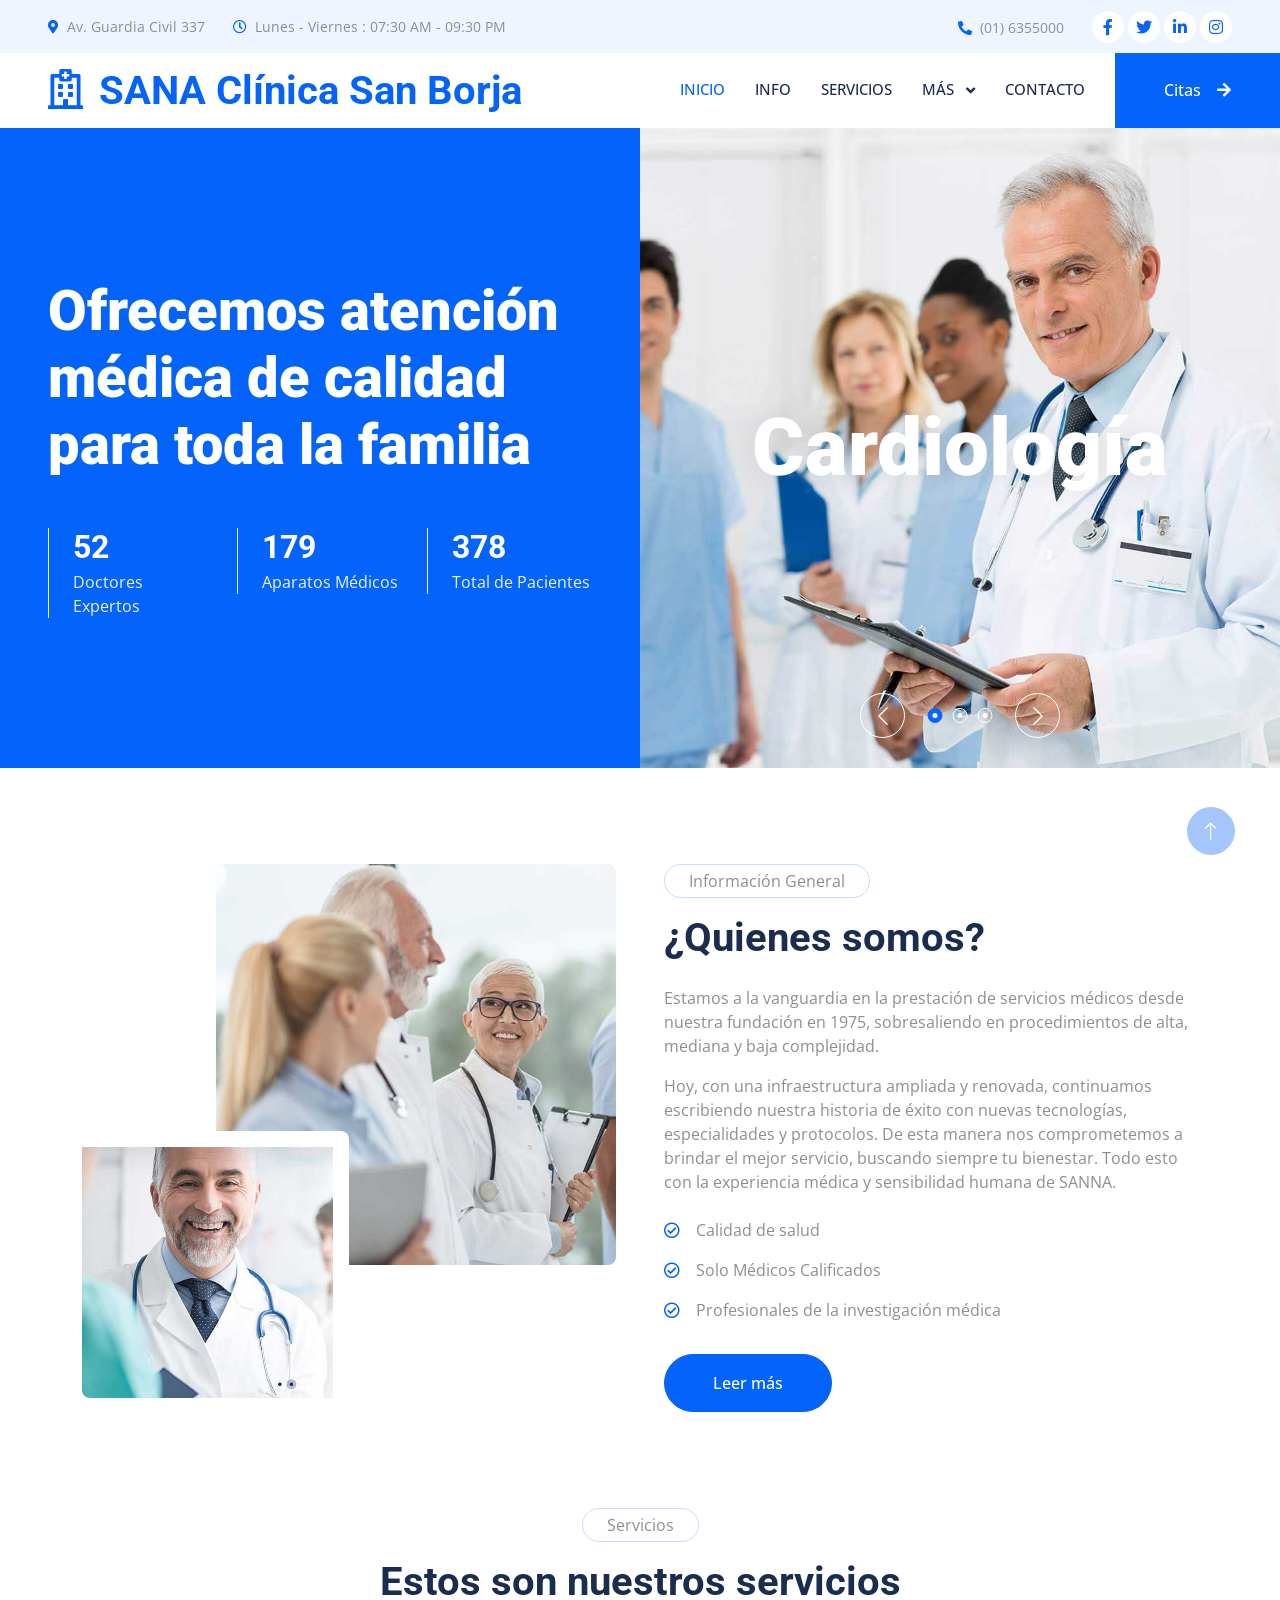
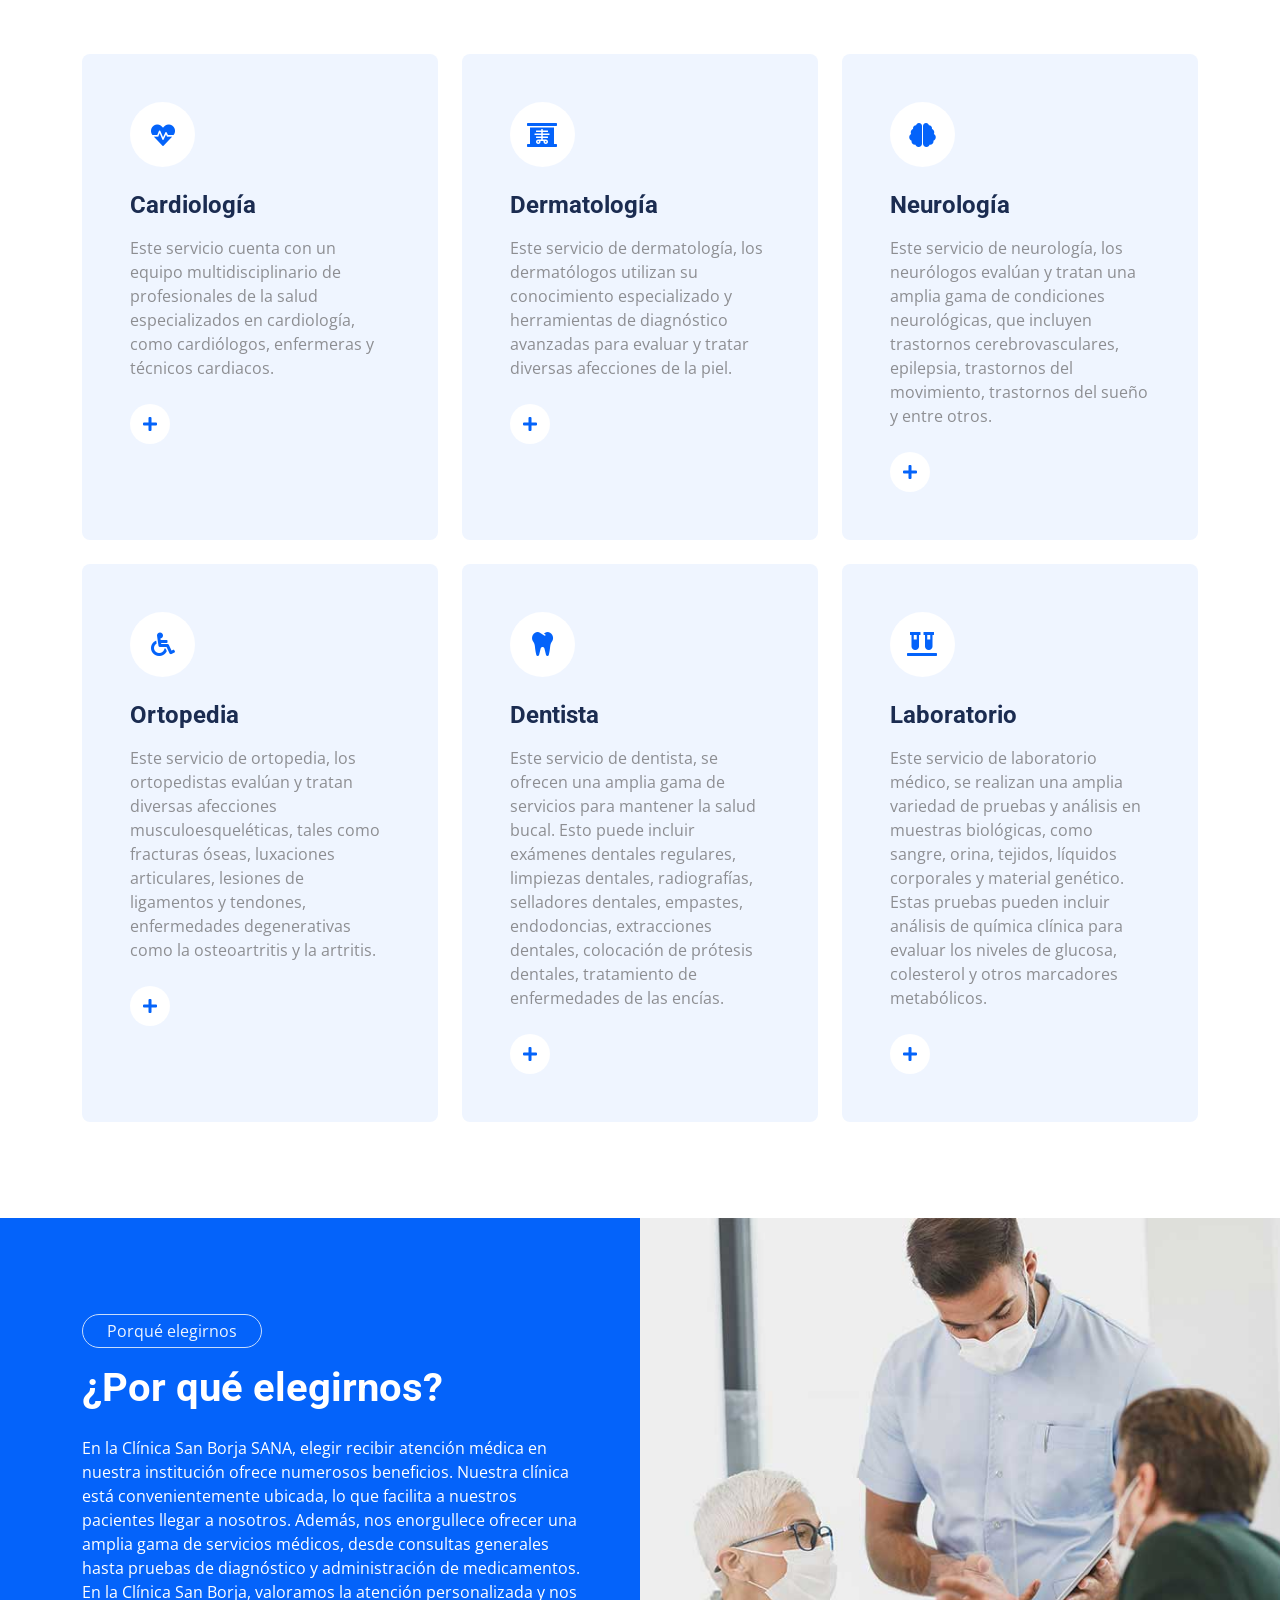
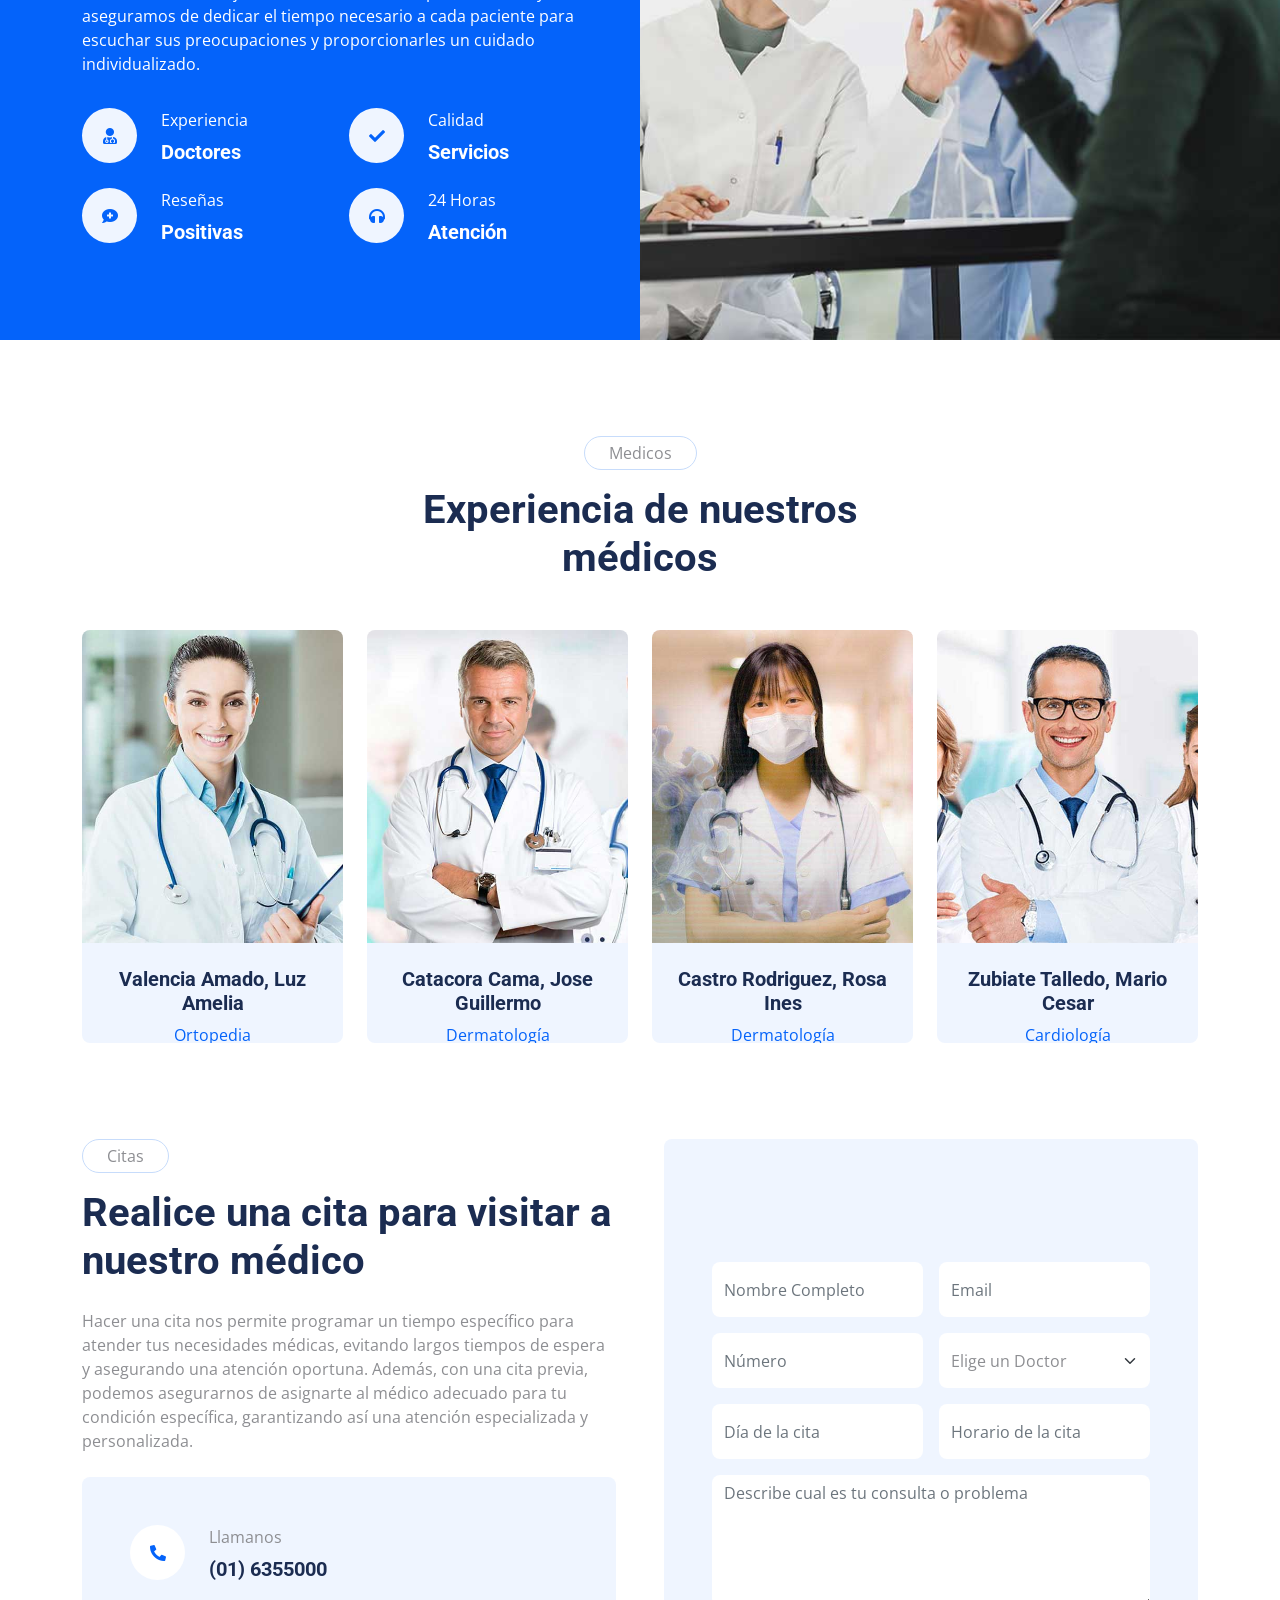
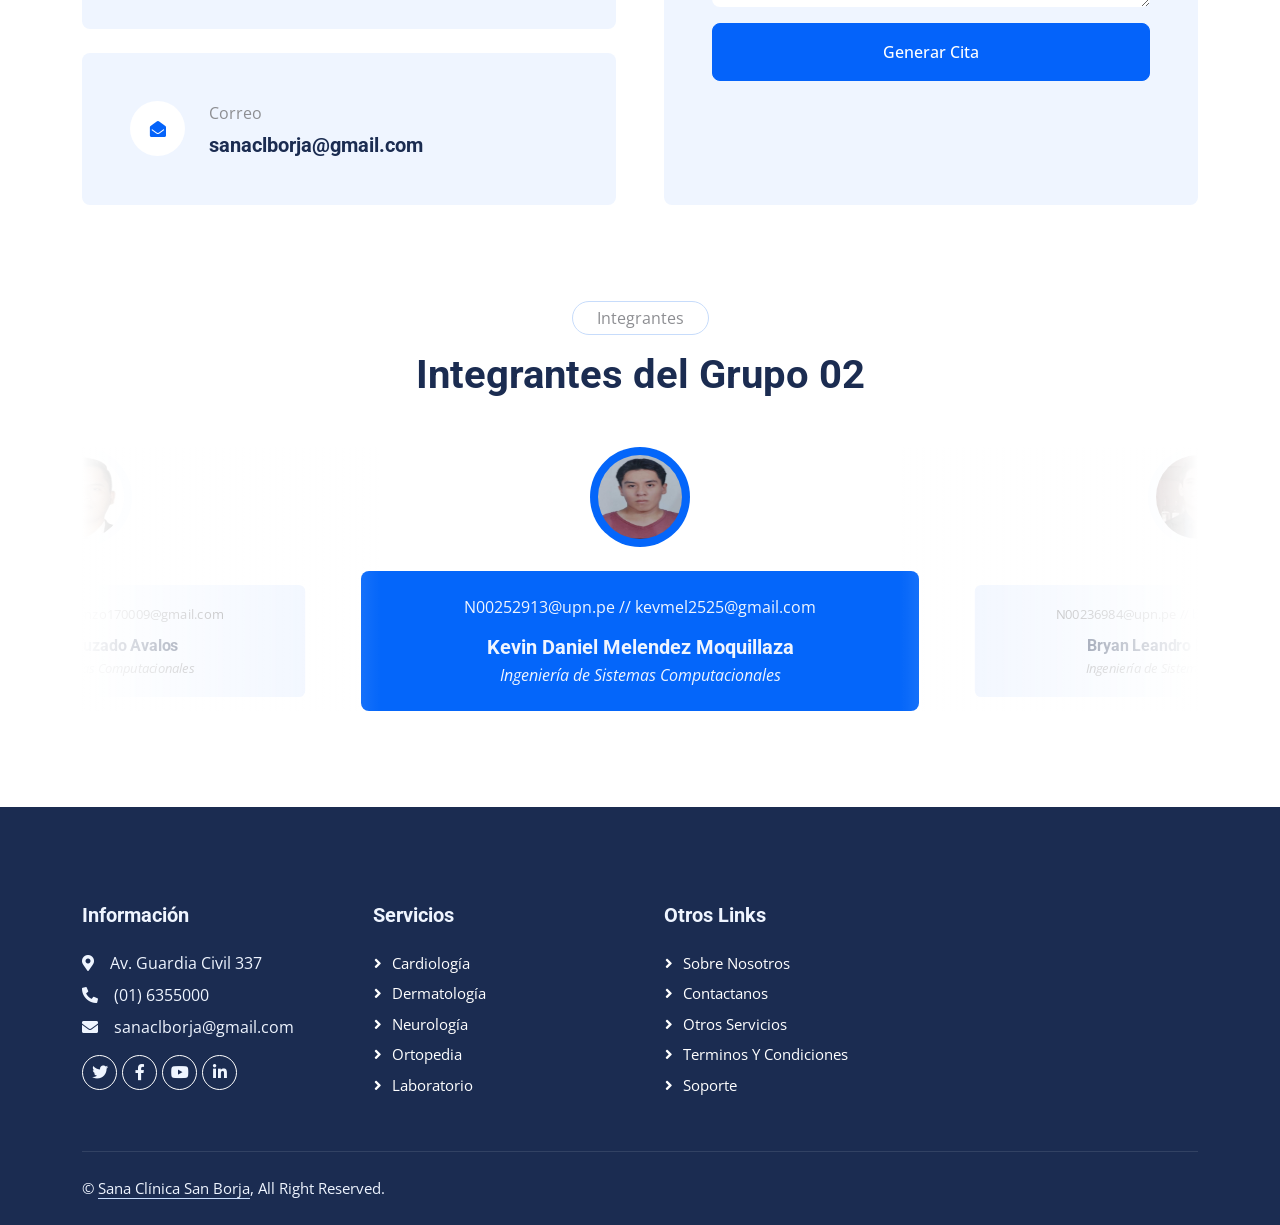
==== index.html @ c89cb522 "Add files via upload" ====
<!DOCTYPE html>
<html lang="es">

<head>
    <meta charset="utf-8">
    <title>SANA - Clínica San Borja</title>
    <meta content="width=device-width, initial-scale=1.0" name="viewport">
    <meta content="" name="keywords">
    <meta content="" name="description">

    <!-- Favicon -->
    <link href="img/favicon.ico" rel="icon">

    <!-- Google Web Fonts -->
    <link rel="preconnect" href="https://fonts.googleapis.com">
    <link rel="preconnect" href="https://fonts.gstatic.com" crossorigin>
    <link href="https://fonts.googleapis.com/css2?family=Open+Sans:wght@400;500&family=Roboto:wght@500;700;900&display=swap" rel="stylesheet"> 

    <!-- Icon Font Stylesheet -->
    <link href="https://cdnjs.cloudflare.com/ajax/libs/font-awesome/5.10.0/css/all.min.css" rel="stylesheet">
    <link href="https://cdn.jsdelivr.net/npm/bootstrap-icons@1.4.1/font/bootstrap-icons.css" rel="stylesheet">

    <!-- Librerias Stylesheet -->
    <link href="lib/animate/animate.min.css" rel="stylesheet">
    <link href="lib/owlcarousel/assets/owl.carousel.min.css" rel="stylesheet">
    <link href="lib/tempusdominus/css/tempusdominus-bootstrap-4.min.css" rel="stylesheet" />

    <!-- Customizando Bootstrap Stylesheet -->
    <link href="css/bootstrap.min.css" rel="stylesheet">

    <!-- Template Stylesheet -->
    <link href="css/style.css" rel="stylesheet">
</head>

<body>
    <!-- Spinner Start -->
    <div id="spinner" class="show bg-white position-fixed translate-middle w-100 vh-100 top-50 start-50 d-flex align-items-center justify-content-center">
        <div class="spinner-grow text-primary" style="width: 3rem; height: 3rem;" role="status">
            <span class="sr-only">Loading...</span>
        </div>
    </div>
    <!-- Spinner End -->


    <!-- Topbar Start -->
    <div class="container-fluid bg-light p-0 wow fadeIn" data-wow-delay="0.1s">
        <div class="row gx-0 d-none d-lg-flex">
            <div class="col-lg-7 px-5 text-start">
                <div class="h-100 d-inline-flex align-items-center py-3 me-4">
                    <small class="fa fa-map-marker-alt text-primary me-2"></small>
                    <small>Av. Guardia Civil 337</small>
                </div>
                <div class="h-100 d-inline-flex align-items-center py-3">
                    <small class="far fa-clock text-primary me-2"></small>
                    <small>Lunes - Viernes : 07:30 AM - 09:30 PM</small>
                </div>
            </div>
            <div class="col-lg-5 px-5 text-end">
                <div class="h-100 d-inline-flex align-items-center py-3 me-4">
                    <small class="fa fa-phone-alt text-primary me-2"></small>
                    <small>(01) 6355000</small>
                </div>
                <div class="h-100 d-inline-flex align-items-center">
                    <a class="btn btn-sm-square rounded-circle bg-white text-primary me-1" href=""><i class="fab fa-facebook-f"></i></a>
                    <a class="btn btn-sm-square rounded-circle bg-white text-primary me-1" href=""><i class="fab fa-twitter"></i></a>
                    <a class="btn btn-sm-square rounded-circle bg-white text-primary me-1" href=""><i class="fab fa-linkedin-in"></i></a>
                    <a class="btn btn-sm-square rounded-circle bg-white text-primary me-0" href=""><i class="fab fa-instagram"></i></a>
                </div>
            </div>
        </div>
    </div>
    <!-- Topbar End -->


    <!-- Navbar Start -->
    <nav class="navbar navbar-expand-lg bg-white navbar-light sticky-top p-0 wow fadeIn" data-wow-delay="0.1s">
        <a href="index.html" class="navbar-brand d-flex align-items-center px-4 px-lg-5">
            <h1 class="m-0 text-primary"><i class="far fa-hospital me-3"></i>SANA Clínica San Borja</h1>
        </a>
        <button type="button" class="navbar-toggler me-4" data-bs-toggle="collapse" data-bs-target="#navbarCollapse">
            <span class="navbar-toggler-icon"></span>
        </button>
        <div class="collapse navbar-collapse" id="navbarCollapse">
            <div class="navbar-nav ms-auto p-4 p-lg-0">
                <a href="index.html" class="nav-item nav-link active">Inicio</a>
                <a href="info.html" class="nav-item nav-link">Info</a>
                <a href="servicio.html" class="nav-item nav-link">Servicios</a>
                <div class="nav-item dropdown">
                    <a href="#" class="nav-link dropdown-toggle" data-bs-toggle="dropdown">Más  </a>
                    <div class="dropdown-menu rounded-0 rounded-bottom m-0">
                        <a href="elegirnos.html" class="dropdown-item">Porqué elegirnos</a>
                        <a href="medico.html" class="dropdown-item">Nuestros Médicos</a>
                        <a href="cita.html" class="dropdown-item">Citas</a>
                        <a href="integrantes.html" class="dropdown-item">Integrantes</a>
                    </div>
                </div>
                <a href="contacto.html" class="nav-item nav-link">Contacto</a>
            </div>
            <a href="" class="btn btn-primary rounded-0 py-4 px-lg-5 d-none d-lg-block">Citas<i class="fa fa-arrow-right ms-3"></i></a>
        </div>
    </nav>
    <!-- Navbar End -->


    <!-- Header Start -->
    <div class="container-fluid header bg-primary p-0 mb-5">
        <div class="row g-0 align-items-center flex-column-reverse flex-lg-row">
            <div class="col-lg-6 p-5 wow fadeIn" data-wow-delay="0.1s">
                <h1 class="display-4 text-white mb-5">Ofrecemos atención médica de calidad para toda la familia</h1>
                <div class="row g-4">
                    <div class="col-sm-4">
                        <div class="border-start border-light ps-4">
                            <h2 class="text-white mb-1" data-toggle="counter-up">64</h2>
                            <p class="text-light mb-0">Doctores Expertos</p>
                        </div>
                    </div>
                    <div class="col-sm-4">
                        <div class="border-start border-light ps-4">
                            <h2 class="text-white mb-1" data-toggle="counter-up">220</h2>
                            <p class="text-light mb-0">Aparatos Médicos</p>
                        </div>
                    </div>
                    <div class="col-sm-4">
                        <div class="border-start border-light ps-4">
                            <h2 class="text-white mb-1" data-toggle="counter-up">467</h2>
                            <p class="text-light mb-0">Total de Pacientes</p>
                        </div>
                    </div>
                </div>
            </div>
            <div class="col-lg-6 wow fadeIn" data-wow-delay="0.5s">
                <div class="owl-carousel header-carousel">
                    <div class="owl-carousel-item position-relative">
                        <img class="img-fluid" src="img/carousel-1.jpg" alt="">
                        <div class="owl-carousel-text">
                            <h1 class="display-1 text-white mb-0">Cardiología</h1>
                        </div>
                    </div>
                    <div class="owl-carousel-item position-relative">
                        <img class="img-fluid" src="img/carousel-2.jpg" alt="">
                        <div class="owl-carousel-text">
                            <h1 class="display-1 text-white mb-0">Neurología</h1>
                        </div>
                    </div>
                    <div class="owl-carousel-item position-relative">
                        <img class="img-fluid" src="img/carousel-3.jpg" alt="">
                        <div class="owl-carousel-text">
                            <h1 class="display-1 text-white mb-0">Dermatología</h1>
                        </div>
                    </div>
                </div>
            </div>
        </div>
    </div>
    <!-- Header End -->


    <!-- Info Start -->
    <div class="container-xxl py-5">
        <div class="container">
            <div class="row g-5">
                <div class="col-lg-6 wow fadeIn" data-wow-delay="0.1s">
                    <div class="d-flex flex-column">
                        <img class="img-fluid rounded w-75 align-self-end" src="img/about-1.jpg" alt="">
                        <img class="img-fluid rounded w-50 bg-white pt-3 pe-3" src="img/about-2.jpg" alt="" style="margin-top: -25%;">
                    </div>
                </div>
                <div class="col-lg-6 wow fadeIn" data-wow-delay="0.5s">
                    <p class="d-inline-block border rounded-pill py-1 px-4">Información General</p>
                    <h1 class="mb-4">¿Quienes somos?</h1>
                    <p>Estamos a la vanguardia en la prestación de servicios médicos desde nuestra fundación en 1975, sobresaliendo en procedimientos de alta, mediana y baja complejidad.</p>
                    <p class="mb-4">Hoy, con una infraestructura ampliada y renovada, continuamos escribiendo nuestra historia de éxito con nuevas tecnologías, especialidades y protocolos.
                         De esta manera nos comprometemos a brindar el mejor servicio, buscando siempre tu bienestar.
                          Todo esto con la experiencia médica y sensibilidad humana de SANNA.</p>
                    <p><i class="far fa-check-circle text-primary me-3"></i>Calidad de salud</p>
                    <p><i class="far fa-check-circle text-primary me-3"></i>Solo Médicos Calificados</p>
                    <p><i class="far fa-check-circle text-primary me-3"></i>Profesionales de la investigación médica</p>
                    <a class="btn btn-primary rounded-pill py-3 px-5 mt-3" href="">Leer más</a>
                </div>
            </div>
        </div>
    </div>
    <!-- Info End -->


    <!-- Servicio Start -->
    <div class="container-xxl py-5">
        <div class="container">
            <div class="text-center mx-auto mb-5 wow fadeInUp" data-wow-delay="0.1s" style="max-width: 600px;">
                <p class="d-inline-block border rounded-pill py-1 px-4">Servicios</p>
                <h1>Estos son nuestros servicios</h1>
            </div>
            <div class="row g-4">
                <div class="col-lg-4 col-md-6 wow fadeInUp" data-wow-delay="0.1s">
                    <div class="service-item bg-light rounded h-100 p-5">
                        <div class="d-inline-flex align-items-center justify-content-center bg-white rounded-circle mb-4" style="width: 65px; height: 65px;">
                            <i class="fa fa-heartbeat text-primary fs-4"></i>
                        </div>
                        <h4 class="mb-3">Cardiología</h4>
                        <p class="mb-4">Este servicio cuenta con un equipo multidisciplinario de profesionales de la salud especializados en cardiología,
                             como cardiólogos, enfermeras y técnicos cardiacos.</p>
                        <a class="btn" href=""><i class="fa fa-plus text-primary me-3"></i>Leer más</a>
                    </div>
                </div>
                <div class="col-lg-4 col-md-6 wow fadeInUp" data-wow-delay="0.3s">
                    <div class="service-item bg-light rounded h-100 p-5">
                        <div class="d-inline-flex align-items-center justify-content-center bg-white rounded-circle mb-4" style="width: 65px; height: 65px;">
                            <i class="fa fa-x-ray text-primary fs-4"></i>
                        </div>
                        <h4 class="mb-3">Dermatología</h4>
                        <p class="mb-4">Este servicio de dermatología, los dermatólogos utilizan su conocimiento especializado y herramientas de diagnóstico
                             avanzadas para evaluar y tratar diversas afecciones de la piel.</p>
                        <a class="btn" href=""><i class="fa fa-plus text-primary me-3"></i>Leer más</a>
                    </div>
                </div>
                <div class="col-lg-4 col-md-6 wow fadeInUp" data-wow-delay="0.5s">
                    <div class="service-item bg-light rounded h-100 p-5">
                        <div class="d-inline-flex align-items-center justify-content-center bg-white rounded-circle mb-4" style="width: 65px; height: 65px;">
                            <i class="fa fa-brain text-primary fs-4"></i>
                        </div>
                        <h4 class="mb-3">Neurología</h4>
                        <p class="mb-4">Este servicio de neurología, los neurólogos evalúan y tratan una amplia gama de condiciones neurológicas, 
                            que incluyen trastornos cerebrovasculares, epilepsia, trastornos del movimiento, trastornos del sueño y entre otros.</p>
                        <a class="btn" href=""><i class="fa fa-plus text-primary me-3"></i>Leer más</a>
                    </div>
                </div>
                <div class="col-lg-4 col-md-6 wow fadeInUp" data-wow-delay="0.1s">
                    <div class="service-item bg-light rounded h-100 p-5">
                        <div class="d-inline-flex align-items-center justify-content-center bg-white rounded-circle mb-4" style="width: 65px; height: 65px;">
                            <i class="fa fa-wheelchair text-primary fs-4"></i>
                        </div>
                        <h4 class="mb-3">Ortopedia</h4>
                        <p class="mb-4">Este servicio de ortopedia, los ortopedistas evalúan y tratan diversas afecciones 
                            musculoesqueléticas, tales como fracturas óseas, luxaciones articulares, lesiones de ligamentos y tendones, enfermedades degenerativas como la osteoartritis y la artritis.</p>
                        <a class="btn" href=""><i class="fa fa-plus text-primary me-3"></i>Leer más</a>
                    </div>
                </div>
                <div class="col-lg-4 col-md-6 wow fadeInUp" data-wow-delay="0.3s">
                    <div class="service-item bg-light rounded h-100 p-5">
                        <div class="d-inline-flex align-items-center justify-content-center bg-white rounded-circle mb-4" style="width: 65px; height: 65px;">
                            <i class="fa fa-tooth text-primary fs-4"></i>
                        </div>
                        <h4 class="mb-3">Dentista</h4>
                        <p class="mb-4">Este servicio de dentista, se ofrecen una amplia gama de servicios para mantener la salud bucal. Esto puede incluir exámenes dentales regulares, limpiezas dentales, radiografías, selladores dentales, empastes, endodoncias, extracciones dentales, colocación de prótesis dentales, tratamiento de enfermedades de las encías.</p>
                        <a class="btn" href=""><i class="fa fa-plus text-primary me-3"></i>Leer más</a>
                    </div>
                </div>
                <div class="col-lg-4 col-md-6 wow fadeInUp" data-wow-delay="0.5s">
                    <div class="service-item bg-light rounded h-100 p-5">
                        <div class="d-inline-flex align-items-center justify-content-center bg-white rounded-circle mb-4" style="width: 65px; height: 65px;">
                            <i class="fa fa-vials text-primary fs-4"></i>
                        </div>
                        <h4 class="mb-3">Laboratorio</h4>
                        <p class="mb-4">Este servicio de laboratorio médico, se realizan una amplia variedad 
                            de pruebas y análisis en muestras biológicas, como sangre, orina, tejidos, líquidos corporales y material genético. Estas pruebas pueden incluir análisis de química clínica para evaluar los niveles de glucosa, colesterol y otros marcadores metabólicos.</p>
                        <a class="btn" href=""><i class="fa fa-plus text-primary me-3"></i>Leer más</a>
                    </div>
                </div>
            </div>
        </div>
    </div>
    <!-- Servicio End -->


    <!-- Porque elegirnos Start -->
    <div class="container-fluid bg-primary overflow-hidden my-5 px-lg-0">
        <div class="container feature px-lg-0">
            <div class="row g-0 mx-lg-0">
                <div class="col-lg-6 feature-text py-5 wow fadeIn" data-wow-delay="0.1s">
                    <div class="p-lg-5 ps-lg-0">
                        <p class="d-inline-block border rounded-pill text-light py-1 px-4">Porqué elegirnos</p>
                        <h1 class="text-white mb-4">¿Por qué elegirnos?</h1>
                        <p class="text-white mb-4 pb-2">En la Clínica San Borja SANA, elegir recibir atención médica en nuestra institución ofrece numerosos beneficios. Nuestra clínica está convenientemente ubicada, lo que facilita a nuestros pacientes llegar a nosotros. Además, nos enorgullece ofrecer una amplia gama de servicios médicos, desde consultas generales hasta pruebas de diagnóstico y administración de medicamentos. En la Clínica San Borja, valoramos la atención personalizada y nos aseguramos de dedicar el tiempo necesario a cada paciente para escuchar sus preocupaciones y proporcionarles un cuidado individualizado. </p>
                        <div class="row g-4">
                            <div class="col-6">
                                <div class="d-flex align-items-center">
                                    <div class="d-flex flex-shrink-0 align-items-center justify-content-center rounded-circle bg-light" style="width: 55px; height: 55px;">
                                        <i class="fa fa-user-md text-primary"></i>
                                    </div>
                                    <div class="ms-4">
                                        <p class="text-white mb-2">Experiencia</p>
                                        <h5 class="text-white mb-0">Doctores</h5>
                                    </div>
                                </div>
                            </div>
                            <div class="col-6">
                                <div class="d-flex align-items-center">
                                    <div class="d-flex flex-shrink-0 align-items-center justify-content-center rounded-circle bg-light" style="width: 55px; height: 55px;">
                                        <i class="fa fa-check text-primary"></i>
                                    </div>
                                    <div class="ms-4">
                                        <p class="text-white mb-2">Calidad</p>
                                        <h5 class="text-white mb-0">Servicios</h5>
                                    </div>
                                </div>
                            </div>
                            <div class="col-6">
                                <div class="d-flex align-items-center">
                                    <div class="d-flex flex-shrink-0 align-items-center justify-content-center rounded-circle bg-light" style="width: 55px; height: 55px;">
                                        <i class="fa fa-comment-medical text-primary"></i>
                                    </div>
                                    <div class="ms-4">
                                        <p class="text-white mb-2">Reseñas</p>
                                        <h5 class="text-white mb-0">Positivas</h5>
                                    </div>
                                </div>
                            </div>
                            <div class="col-6">
                                <div class="d-flex align-items-center">
                                    <div class="d-flex flex-shrink-0 align-items-center justify-content-center rounded-circle bg-light" style="width: 55px; height: 55px;">
                                        <i class="fa fa-headphones text-primary"></i>
                                    </div>
                                    <div class="ms-4">
                                        <p class="text-white mb-2">24 Horas</p>
                                        <h5 class="text-white mb-0">Atención</h5>
                                    </div>
                                </div>
                            </div>
                        </div>
                    </div>
                </div>
                <div class="col-lg-6 pe-lg-0 wow fadeIn" data-wow-delay="0.5s" style="min-height: 400px;">
                    <div class="position-relative h-100">
                        <img class="position-absolute img-fluid w-100 h-100" src="img/feature.jpg" style="object-fit: cover;" alt="">
                    </div>
                </div>
            </div>
        </div>
    </div>
    <!-- Porque elegirnos End -->


    <!-- Medico Start -->
    <div class="container-xxl py-5">
        <div class="container">
            <div class="text-center mx-auto mb-5 wow fadeInUp" data-wow-delay="0.1s" style="max-width: 600px;">
                <p class="d-inline-block border rounded-pill py-1 px-4">Medicos</p>
                <h1>Experiencia de nuestros médicos</h1>
            </div>
            <div class="row g-4">
                <div class="col-lg-3 col-md-6 wow fadeInUp" data-wow-delay="0.1s">
                    <div class="team-item position-relative rounded overflow-hidden">
                        <div class="overflow-hidden">
                            <img class="img-fluid" src="img/team-1.jpg" alt="">
                        </div>
                        <div class="team-text bg-light text-center p-4">
                            <h5>Valencia Amado, Luz Amelia</h5>
                            <p class="text-primary">Ortopedia</p>
                            <div class="team-social text-center">
                                <a class="btn btn-square" href=""><i class="fab fa-facebook-f"></i></a>
                                <a class="btn btn-square" href=""><i class="fab fa-twitter"></i></a>
                                <a class="btn btn-square" href=""><i class="fab fa-instagram"></i></a>
                            </div>
                        </div>
                    </div>
                </div>
                <div class="col-lg-3 col-md-6 wow fadeInUp" data-wow-delay="0.3s">
                    <div class="team-item position-relative rounded overflow-hidden">
                        <div class="overflow-hidden">
                            <img class="img-fluid" src="img/team-2.jpg" alt="">
                        </div>
                        <div class="team-text bg-light text-center p-4">
                            <h5>Catacora Cama, Jose Guillermo</h5>
                            <p class="text-primary">Dermatología</p>
                            <div class="team-social text-center">
                                <a class="btn btn-square" href=""><i class="fab fa-facebook-f"></i></a>
                                <a class="btn btn-square" href=""><i class="fab fa-twitter"></i></a>
                                <a class="btn btn-square" href=""><i class="fab fa-instagram"></i></a>
                            </div>
                        </div>
                    </div>
                </div>
                <div class="col-lg-3 col-md-6 wow fadeInUp" data-wow-delay="0.5s">
                    <div class="team-item position-relative rounded overflow-hidden">
                        <div class="overflow-hidden">
                            <img class="img-fluid" src="img/team-3.jpg" alt="">
                        </div>
                        <div class="team-text bg-light text-center p-4">
                            <h5>Castro Rodriguez, Rosa Ines</h5>
                            <p class="text-primary">Dermatología</p>
                            <div class="team-social text-center">
                                <a class="btn btn-square" href=""><i class="fab fa-facebook-f"></i></a>
                                <a class="btn btn-square" href=""><i class="fab fa-twitter"></i></a>
                                <a class="btn btn-square" href=""><i class="fab fa-instagram"></i></a>
                            </div>
                        </div>
                    </div>
                </div>
                <div class="col-lg-3 col-md-6 wow fadeInUp" data-wow-delay="0.7s">
                    <div class="team-item position-relative rounded overflow-hidden">
                        <div class="overflow-hidden">
                            <img class="img-fluid" src="img/team-4.jpg" alt="">
                        </div>
                        <div class="team-text bg-light text-center p-4">
                            <h5>Zubiate Talledo, Mario Cesar</h5>
                            <p class="text-primary">Cardiología</p>
                            <div class="team-social text-center">
                                <a class="btn btn-square" href=""><i class="fab fa-facebook-f"></i></a>
                                <a class="btn btn-square" href=""><i class="fab fa-twitter"></i></a>
                                <a class="btn btn-square" href=""><i class="fab fa-instagram"></i></a>
                            </div>
                        </div>
                    </div>
                </div>
            </div>
        </div>
    </div>
    <!-- Medico End -->


    <!-- Cita Start -->
    <div class="container-xxl py-5">
        <div class="container">
            <div class="row g-5">
                <div class="col-lg-6 wow fadeInUp" data-wow-delay="0.1s">
                    <p class="d-inline-block border rounded-pill py-1 px-4">Citas</p>
                    <h1 class="mb-4">Realice una cita para visitar a nuestro médico</h1>
                    <p class="mb-4">Hacer una cita nos permite programar un tiempo específico para atender tus
                         necesidades médicas, evitando largos tiempos de espera y asegurando una atención oportuna. Además, con una cita previa, podemos asegurarnos de asignarte al médico adecuado para tu condición específica, garantizando así una atención especializada y personalizada.</p>
                    <div class="bg-light rounded d-flex align-items-center p-5 mb-4">
                        <div class="d-flex flex-shrink-0 align-items-center justify-content-center rounded-circle bg-white" style="width: 55px; height: 55px;">
                            <i class="fa fa-phone-alt text-primary"></i>
                        </div>
                        <div class="ms-4">
                            <p class="mb-2">Llamanos</p>
                            <h5 class="mb-0">(01) 6355000</h5>
                        </div>
                    </div>
                    <div class="bg-light rounded d-flex align-items-center p-5">
                        <div class="d-flex flex-shrink-0 align-items-center justify-content-center rounded-circle bg-white" style="width: 55px; height: 55px;">
                            <i class="fa fa-envelope-open text-primary"></i>
                        </div>
                        <div class="ms-4">
                            <p class="mb-2">Correo</p>
                            <h5 class="mb-0">sanaclborja@gmail.com</h5>
                        </div>
                    </div>
                </div>
                <div class="col-lg-6 wow fadeInUp" data-wow-delay="0.5s">
                    <div class="bg-light rounded h-100 d-flex align-items-center p-5">
                        <form>
                            <div class="row g-3">
                                <div class="col-12 col-sm-6">
                                    <input type="text" class="form-control border-0" placeholder="Nombre Completo" style="height: 55px;">
                                </div>
                                <div class="col-12 col-sm-6">
                                    <input type="email" class="form-control border-0" placeholder="Email" style="height: 55px;">
                                </div>
                                <div class="col-12 col-sm-6">
                                    <input type="text" class="form-control border-0" placeholder="Número" style="height: 55px;">
                                </div>
                                <div class="col-12 col-sm-6">
                                    <select class="form-select border-0" style="height: 55px;">
                                        <option selected>Elige un Doctor</option>
                                        <option value="1">Valencia Amado, Luz Amelia</option>
                                        <option value="2">Catacora Cama, Jose Guillermo</option>
                                        <option value="3">Castro Rodriguez, Rosa Ines</option>
                                        <option value="4">Zubiate Talledo, Mario Cesar</option>
                                    </select>
                                </div>
                                <div class="col-12 col-sm-6">
                                    <div class="date" id="date" data-target-input="nearest">
                                        <input type="text"
                                            class="form-control border-0 datetimepicker-input"
                                            placeholder="Día de la cita" data-target="#date" data-toggle="datetimepicker" style="height: 55px;">
                                    </div>
                                </div>
                                <div class="col-12 col-sm-6">
                                    <div class="time" id="time" data-target-input="nearest">
                                        <input type="text"
                                            class="form-control border-0 datetimepicker-input"
                                            placeholder="Horario de la cita" data-target="#time" data-toggle="datetimepicker" style="height: 55px;">
                                    </div>
                                </div>
                                <div class="col-12">
                                    <textarea class="form-control border-0" rows="5" placeholder="Describe cual es tu consulta o problema"></textarea>
                                </div>
                                <div class="col-12">
                                    <button class="btn btn-primary w-100 py-3" type="submit">Generar Cita</button>
                                </div>
                            </div>
                        </form>
                    </div>
                </div>
            </div>
        </div>
    </div>
    <!-- Cita End -->


    <!-- Integrantes Start -->
    <div class="container-xxl py-5">
        <div class="container">
            <div class="text-center mx-auto mb-5 wow fadeInUp" data-wow-delay="0.1s" style="max-width: 600px;">
                <p class="d-inline-block border rounded-pill py-1 px-4">Integrantes</p>
                <h1>Integrantes del Grupo 02</h1>
            </div>
            <div class="owl-carousel testimonial-carousel wow fadeInUp" data-wow-delay="0.1s">
                <div class="testimonial-item text-center">
                    <img class="img-fluid bg-light rounded-circle p-2 mx-auto mb-4" src="img/kevin.jpeg" style="width: 100px; height: 100px;">
                    <div class="testimonial-text rounded text-center p-4">
                        <p>N00252913@upn.pe  //  kevmel2525@gmail.com</p>
                        <h5 class="mb-1">Kevin Daniel Melendez Moquillaza</h5>
                        <span class="fst-italic">Ingeniería de Sistemas Computacionales</span>
                    </div>
                </div>
                <div class="testimonial-item text-center">
                    <img class="img-fluid bg-light rounded-circle p-2 mx-auto mb-4" src="img/bryanfv.jpg" style="width: 100px; height: 100px;">
                    <div class="testimonial-text rounded text-center p-4">
                        <p>N00236984@upn.pe  //  bryanfv1516@gmail.com</p>
                        <h5 class="mb-1">Bryan Leandro Flores Velasque</h5>
                        <span class="fst-italic">Ingeniería de Sistemas Computacionales</span>
                    </div>
                </div>
                <div class="testimonial-item text-center">
                    <img class="img-fluid bg-light rounded-circle p-2 mx-auto mb-4" src="img/vladi.jpg" style="width: 100px; height: 100px;">
                    <div class="testimonial-text rounded text-center p-4">
                        <p>N00298171@upn.pe  //  acovladi@gmail.com</p>
                        <h5 class="mb-1">Christian Vladimir Gutierrez Fernandez</h5>
                        <span class="fst-italic">Ingeniería de Sistemas Computacionales</span>
                    </div>                   
                </div>
                <div class="testimonial-item text-center">
                    <img class="img-fluid bg-light rounded-circle p-2 mx-auto mb-4" src="img/tirado.jpeg" style="width: 100px; height: 100px;">
                    <div class="testimonial-text rounded text-center p-4">
                        <p>N00237653@upn.pe  //  gtbenites18@gmail.com</p>
                        <h5 class="mb-1">Gianfranco Tirado Benites</h5>
                        <span class="fst-italic">Ingeniería de Sistemas Computacionales</span>
                    </div>                   
                </div>
                <div class="testimonial-item text-center">
                    <img class="img-fluid bg-light rounded-circle p-2 mx-auto mb-4" src="img/enzo1.jpeg" style="width: 100px; height: 100px;">
                    <div class="testimonial-text rounded text-center p-4">
                        <p>N00170843@upn.pe  //  enzo170009@gmail.com</p>
                        <h5 class="mb-1">Enzo Omar Cruzado Avalos</h5>
                        <span class="fst-italic">Ingeniería de Sistemas Computacionales</span>
                    </div>                   
                </div>
            </div>
        </div>
    </div>
    <!-- Integrantes End -->


    <!-- Footer Start -->
    <div class="container-fluid bg-dark text-light footer mt-5 pt-5 wow fadeIn" data-wow-delay="0.1s">
        <div class="container py-5">
            <div class="row g-5">
                <div class="col-lg-3 col-md-6">
                    <h5 class="text-light mb-4">Información</h5>
                    <p class="mb-2"><i class="fa fa-map-marker-alt me-3"></i>Av. Guardia Civil 337</p>
                    <p class="mb-2"><i class="fa fa-phone-alt me-3"></i>(01) 6355000</p>
                    <p class="mb-2"><i class="fa fa-envelope me-3"></i>sanaclborja@gmail.com</p>
                    <div class="d-flex pt-2">
                        <a class="btn btn-outline-light btn-social rounded-circle" href=""><i class="fab fa-twitter"></i></a>
                        <a class="btn btn-outline-light btn-social rounded-circle" href=""><i class="fab fa-facebook-f"></i></a>
                        <a class="btn btn-outline-light btn-social rounded-circle" href=""><i class="fab fa-youtube"></i></a>
                        <a class="btn btn-outline-light btn-social rounded-circle" href=""><i class="fab fa-linkedin-in"></i></a>
                    </div>
                </div>
                <div class="col-lg-3 col-md-6">
                    <h5 class="text-light mb-4">Servicios</h5>
                    <a class="btn btn-link" href="">Cardiología</a>
                    <a class="btn btn-link" href="">Dermatología</a>
                    <a class="btn btn-link" href="">Neurología</a>
                    <a class="btn btn-link" href="">Ortopedia</a>
                    <a class="btn btn-link" href="">Laboratorio</a>
                </div>
                <div class="col-lg-3 col-md-6">
                    <h5 class="text-light mb-4">Otros Links</h5>
                    <a class="btn btn-link" href="">Sobre nosotros</a>
                    <a class="btn btn-link" href="">Contactanos</a>
                    <a class="btn btn-link" href="">Otros Servicios</a>
                    <a class="btn btn-link" href="">Terminos y Condiciones</a>
                    <a class="btn btn-link" href="">Soporte</a>
                </div>
            </div>
        </div>
        <div class="container">
            <div class="copyright">
                <div class="row">
                    <div class="col-md-6 text-center text-md-start mb-3 mb-md-0">
                        &copy; <a class="border-bottom" href="#">Sana Clínica San Borja</a>, All Right Reserved.
                    </div>
                </div>
            </div>
        </div>
    </div>
    <!-- Footer End -->


    <!-- Back to Top -->
    <a href="#" class="btn btn-lg btn-primary btn-lg-square rounded-circle back-to-top"><i class="bi bi-arrow-up"></i></a>


    <!-- JavaScript Librerias -->
    <script src="https://code.jquery.com/jquery-3.4.1.min.js"></script>
    <script src="https://cdn.jsdelivr.net/npm/bootstrap@5.0.0/dist/js/bootstrap.bundle.min.js"></script>
    <script src="lib/wow/wow.min.js"></script>
    <script src="lib/easing/easing.min.js"></script>
    <script src="lib/waypoints/waypoints.min.js"></script>
    <script src="lib/counterup/counterup.min.js"></script>
    <script src="lib/owlcarousel/owl.carousel.min.js"></script>
    <script src="lib/tempusdominus/js/moment.min.js"></script>
    <script src="lib/tempusdominus/js/moment-timezone.min.js"></script>
    <script src="lib/tempusdominus/js/tempusdominus-bootstrap-4.min.js"></script>

    <!-- Template Javascript -->
    <script src="js/main.js"></script>

</body>

</html>
---- css/style.css ----
/********** Template CSS **********/
:root {
    --primary: #0466fa;
    --light: #EFF5FF;
    --dark: #1B2C51;
}

.fw-medium {
    font-weight: 500 !important;
}

.fw-bold {
    font-weight: 700 !important;
}

.fw-black {
    font-weight: 900 !important;
}

.back-to-top {
    position: fixed;
    display: none;
    right: 45px;
    bottom: 45px;
    z-index: 99;
}


/*** Spinner ***/
#spinner {
    opacity: 0;
    visibility: hidden;
    transition: opacity .5s ease-out, visibility 0s linear .5s;
    z-index: 99999;
}

#spinner.show {
    transition: opacity .5s ease-out, visibility 0s linear 0s;
    visibility: visible;
    opacity: 1;
}


/*** Button ***/
.btn {
    font-weight: 500;
    transition: .5s;
}

.btn.btn-primary,
.btn.btn-secondary {
    color: #FFFFFF;
}

.btn-square {
    width: 38px;
    height: 38px;
}

.btn-sm-square {
    width: 32px;
    height: 32px;
}

.btn-lg-square {
    width: 48px;
    height: 48px;
}

.btn-square,
.btn-sm-square,
.btn-lg-square {
    padding: 0;
    display: flex;
    align-items: center;
    justify-content: center;
    font-weight: normal;
}


/*** Navbar ***/
.navbar .dropdown-toggle::after {
    border: none;
    content: "\f107";
    font-family: "Font Awesome 5 Free";
    font-weight: 900;
    vertical-align: middle;
    margin-left: 8px;
}

.navbar .navbar-nav .nav-link {
    margin-right: 30px;
    padding: 25px 0;
    color: #FFFFFF;
    font-size: 15px;
    font-weight: 500;
    text-transform: uppercase;
    outline: none;
}

.navbar .navbar-nav .nav-link:hover,
.navbar .navbar-nav .nav-link.active {
    color: var(--primary);
}

@media (max-width: 991.98px) {
    .navbar .navbar-nav .nav-link  {
        margin-right: 0;
        padding: 10px 0;
    }

    .navbar .navbar-nav {
        border-top: 1px solid #EEEEEE;
    }
}

.navbar .navbar-brand,
.navbar a.btn {
    height: 75px;
}

.navbar .navbar-nav .nav-link {
    color: var(--dark);
    font-weight: 500;
}

.navbar.sticky-top {
    top: -100px;
    transition: .5s;
}

@media (min-width: 992px) {
    .navbar .nav-item .dropdown-menu {
        display: block;
        border: none;
        margin-top: 0;
        top: 150%;
        opacity: 0;
        visibility: hidden;
        transition: .5s;
    }

    .navbar .nav-item:hover .dropdown-menu {
        top: 100%;
        visibility: visible;
        transition: .5s;
        opacity: 1;
    }
}


/*** Header ***/
.header-carousel .owl-carousel-text {
    position: absolute;
    width: 100%;
    height: 100%;
    padding: 3rem;
    top: 0;
    left: 0;
    display: flex;
    align-items: center;
    justify-content: center;
    text-shadow: 0 0 30px rgba(0, 0, 0, .1);
}

.header-carousel .owl-nav {
    position: absolute;
    width: 200px;
    height: 45px;
    bottom: 30px;
    left: 50%;
    transform: translateX(-50%);
    display: flex;
    justify-content: space-between;
}

.header-carousel .owl-nav .owl-prev,
.header-carousel .owl-nav .owl-next {
    width: 45px;
    height: 45px;
    display: flex;
    align-items: center;
    justify-content: center;
    color: #FFFFFF;
    background: transparent;
    border: 1px solid #FFFFFF;
    border-radius: 45px;
    font-size: 22px;
    transition: .5s;
}

.header-carousel .owl-nav .owl-prev:hover,
.header-carousel .owl-nav .owl-next:hover {
    background: var(--primary);
    border-color: var(--primary);
}

.header-carousel .owl-dots {
    position: absolute;
    height: 45px;
    bottom: 30px;
    left: 50%;
    transform: translateX(-50%);
    display: flex;
    align-items: center;
    justify-content: center;
}

.header-carousel .owl-dot {
    position: relative;
    display: inline-block;
    margin: 0 5px;
    width: 15px;
    height: 15px;
    background: transparent;
    border: 1px solid #ffffff;
    border-radius: 15px;
    transition: .5s;
}

.header-carousel .owl-dot::after {
    position: absolute;
    content: "";
    width: 5px;
    height: 5px;
    top: 4px;
    left: 4px;
    background: #FFFFFF;
    border-radius: 5px;
}

.header-carousel .owl-dot.active {
    background: var(--primary);
    border-color: var(--primary);
}

.page-header {
    background: url(../img/header-page.jpg) top center no-repeat;
    background-size: cover;
    text-shadow: 0 0 30px rgba(0, 0, 0, .1);
}

.breadcrumb-item + .breadcrumb-item::before {
    color: var(--light);
}


/*** Service ***/
.service-item {
    transition: .5s;
}

.service-item:hover {
    margin-top: -10px;
    box-shadow: 0 .5rem 1.5rem rgba(0, 0, 0, .08);
}

.service-item .btn {
    width: 40px;
    height: 40px;
    display: inline-flex;
    align-items: center;
    background: #FFFFFF;
    border-radius: 40px;
    white-space: nowrap;
    overflow: hidden;
    transition: .5s;
}

.service-item:hover .btn {
    width: 140px;
}


/*** Feature ***/
@media (min-width: 992px) {
    .container.feature {
        max-width: 100% !important;
    }

    .feature-text  {
        padding-left: calc(((100% - 960px) / 2) + .75rem);
    }
}

@media (min-width: 1200px) {
    .feature-text  {
        padding-left: calc(((100% - 1140px) / 2) + .75rem);
    }
}

@media (min-width: 1400px) {
    .feature-text  {
        padding-left: calc(((100% - 1320px) / 2) + .75rem);
    }
}


/*** Team ***/
.team-item img {
    position: relative;
    top: 0;
    transition: .5s;
}

.team-item:hover img {
    top: -30px;
}

.team-item .team-text {
    position: relative;
    height: 100px;
    transition: .5s;
}

.team-item:hover .team-text {
    margin-top: -60px;
    height: 160px;
}

.team-item .team-text .team-social {
    opacity: 0;
    transition: .5s;
}

.team-item:hover .team-text .team-social {
    opacity: 1;
}

.team-item .team-social .btn {
    display: inline-flex;
    color: var(--primary);
    background: #FFFFFF;
    border-radius: 40px;
}

.team-item .team-social .btn:hover {
    color: #FFFFFF;
    background: var(--primary);
}


/*** Appointment ***/
.bootstrap-datetimepicker-widget.bottom {
    top: auto !important;
}

.bootstrap-datetimepicker-widget .table * {
    border-bottom-width: 0px;
}

.bootstrap-datetimepicker-widget .table th {
    font-weight: 500;
}

.bootstrap-datetimepicker-widget.dropdown-menu {
    padding: 10px;
    border-radius: 2px;
}

.bootstrap-datetimepicker-widget table td.active,
.bootstrap-datetimepicker-widget table td.active:hover {
    background: var(--primary);
}

.bootstrap-datetimepicker-widget table td.today::before {
    border-bottom-color: var(--primary);
}


/*** Testimonial ***/
.testimonial-carousel::before {
    position: absolute;
    content: "";
    top: 0;
    left: 0;
    height: 100%;
    width: 0;
    background: linear-gradient(to right, rgba(255, 255, 255, 1) 0%, rgba(255, 255, 255, 0) 100%);
    z-index: 1;
}

.testimonial-carousel::after {
    position: absolute;
    content: "";
    top: 0;
    right: 0;
    height: 100%;
    width: 0;
    background: linear-gradient(to left, rgba(255, 255, 255, 1) 0%, rgba(255, 255, 255, 0) 100%);
    z-index: 1;
}

@media (min-width: 768px) {
    .testimonial-carousel::before,
    .testimonial-carousel::after {
        width: 200px;
    }
}

@media (min-width: 992px) {
    .testimonial-carousel::before,
    .testimonial-carousel::after {
        width: 300px;
    }
}

.testimonial-carousel .owl-item .testimonial-text {
    background: var(--light);
    transform: scale(.8);
    transition: .5s;
}

.testimonial-carousel .owl-item.center .testimonial-text {
    background: var(--primary);
    transform: scale(1);
}

.testimonial-carousel .owl-item .testimonial-text *,
.testimonial-carousel .owl-item .testimonial-item img {
    transition: .5s;
}

.testimonial-carousel .owl-item.center .testimonial-text * {
    color: var(--light) !important;
}

.testimonial-carousel .owl-item.center .testimonial-item img {
    background: var(--primary) !important;
} 

.testimonial-carousel .owl-nav {
    position: absolute;
    width: 350px;
    top: 15px;
    left: 50%;
    transform: translateX(-50%);
    display: flex;
    justify-content: space-between;
    opacity: 0;
    transition: .5s;
    z-index: 1;
}

.testimonial-carousel:hover .owl-nav {
    width: 300px;
    opacity: 1;
}

.testimonial-carousel .owl-nav .owl-prev,
.testimonial-carousel .owl-nav .owl-next {
    position: relative;
    color: var(--primary);
    font-size: 45px;
    transition: .5s;
}

.testimonial-carousel .owl-nav .owl-prev:hover,
.testimonial-carousel .owl-nav .owl-next:hover {
    color: var(--dark);
}


/*** Footer ***/
.footer .btn.btn-social {
    margin-right: 5px;
    width: 35px;
    height: 35px;
    display: flex;
    align-items: center;
    justify-content: center;
    color: var(--light);
    border: 1px solid #FFFFFF;
    transition: .3s;
}

.footer .btn.btn-social:hover {
    color: var(--primary);
}

.footer .btn.btn-link {
    display: block;
    margin-bottom: 5px;
    padding: 0;
    text-align: left;
    color: #FFFFFF;
    font-size: 15px;
    font-weight: normal;
    text-transform: capitalize;
    transition: .3s;
}

.footer .btn.btn-link::before {
    position: relative;
    content: "\f105";
    font-family: "Font Awesome 5 Free";
    font-weight: 900;
    margin-right: 10px;
}

.footer .btn.btn-link:hover {
    color: var(--primary);
    letter-spacing: 1px;
    box-shadow: none;
}

.footer .copyright {
    padding: 25px 0;
    font-size: 15px;
    border-top: 1px solid rgba(256, 256, 256, .1);
}

.footer .copyright a {
    color: var(--light);
}

.footer .copyright a:hover {
    color: var(--primary);
}
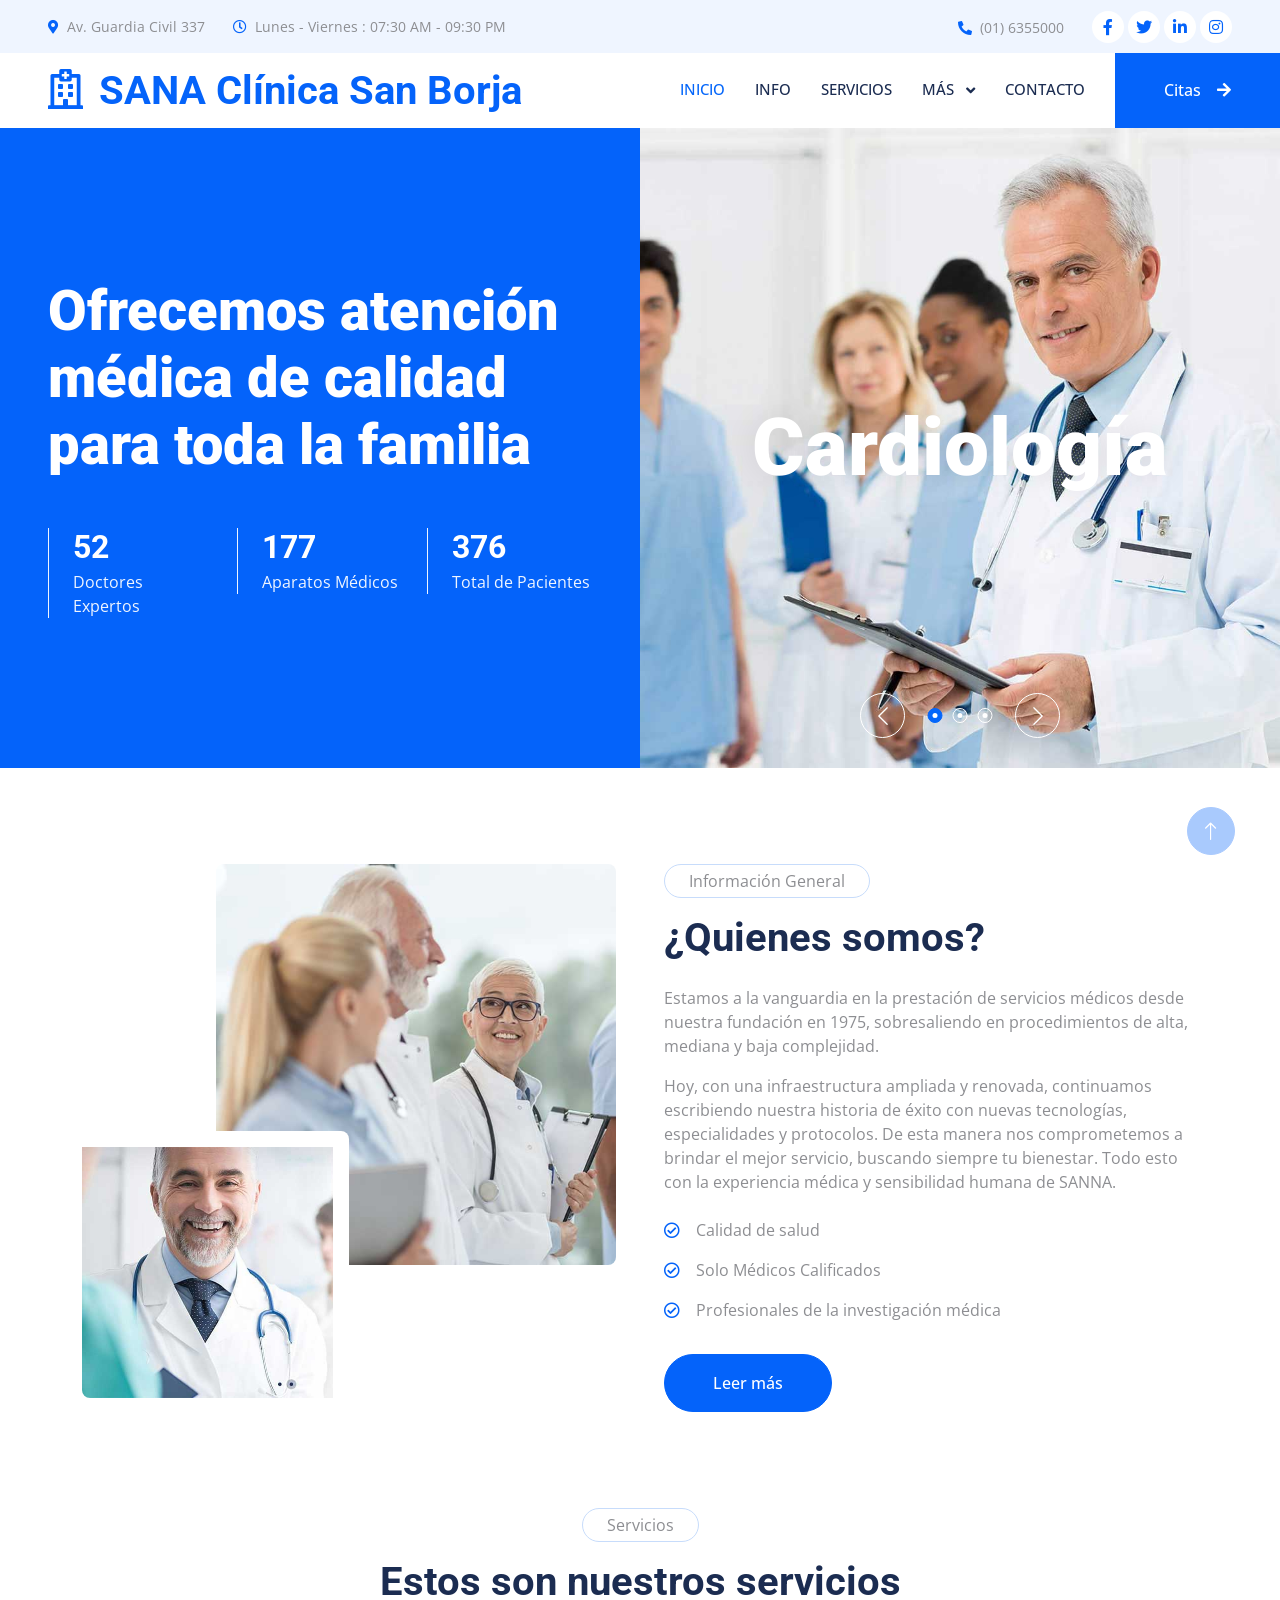
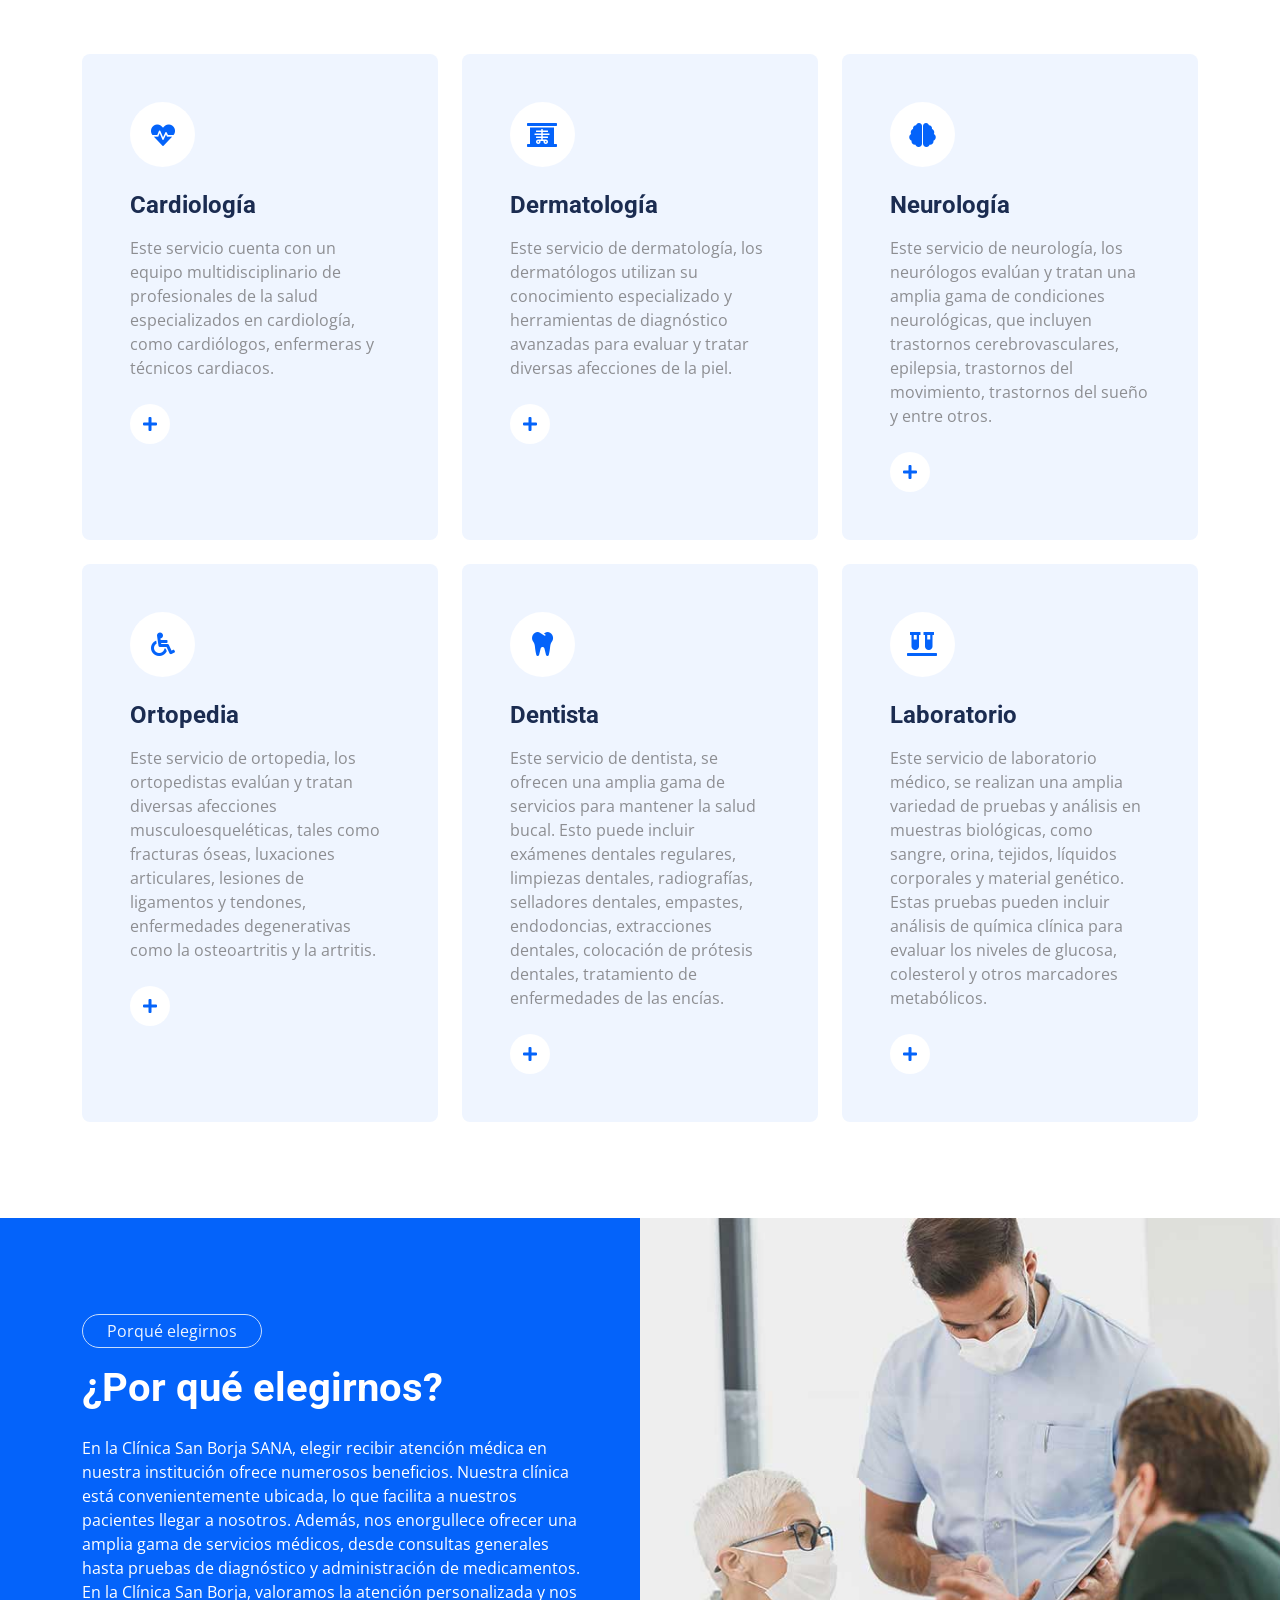
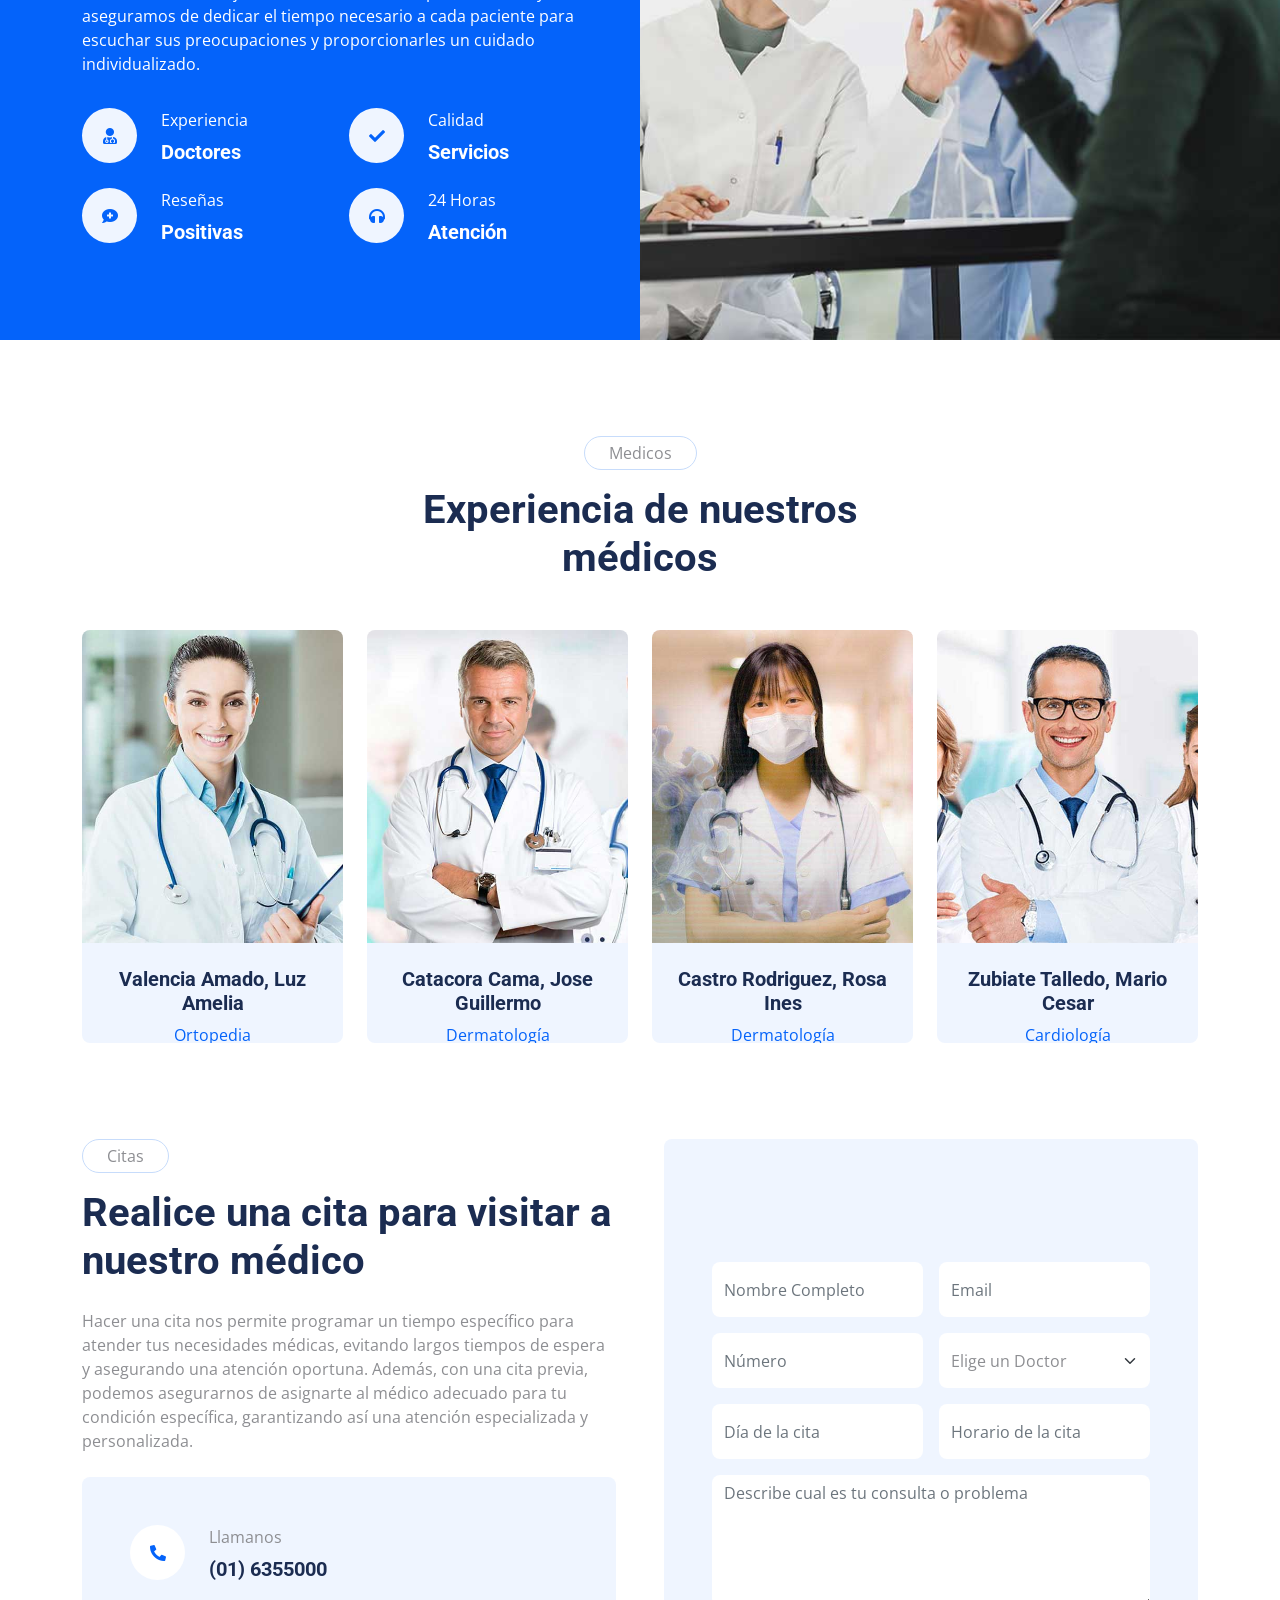
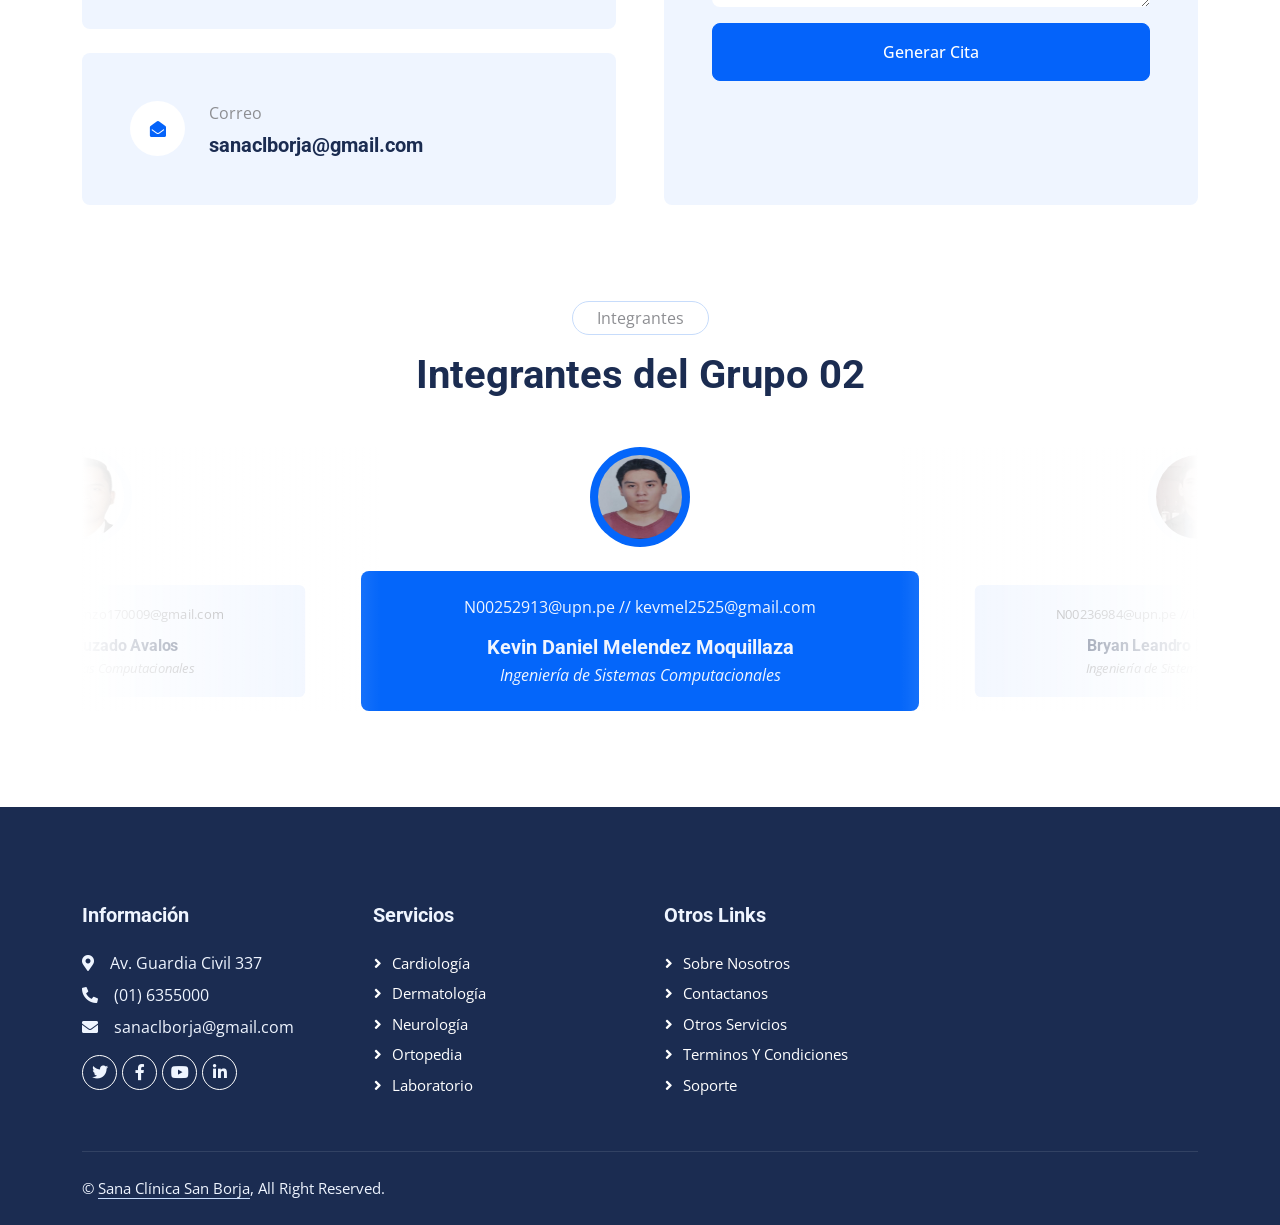
==== commit 5faf9a19: "Update index.html" ====
--- a/index.html
+++ b/index.html
@@ -2,6 +2,15 @@
 <html lang="es">
 
 <head>
+    <!-- Google tag (gtag.js) -->
+    <script async src="https://www.googletagmanager.com/gtag/js?id=G-D0TB0B93JC"></script>
+    <script>
+      window.dataLayer = window.dataLayer || [];
+      function gtag(){dataLayer.push(arguments);}
+      gtag('js', new Date());
+
+      gtag('config', 'G-D0TB0B93JC');
+    </script>
     <meta charset="utf-8">
     <title>SANA - Clínica San Borja</title>
     <meta content="width=device-width, initial-scale=1.0" name="viewport">
@@ -610,4 +619,4 @@
 
 </body>
 
-</html>+</html>
